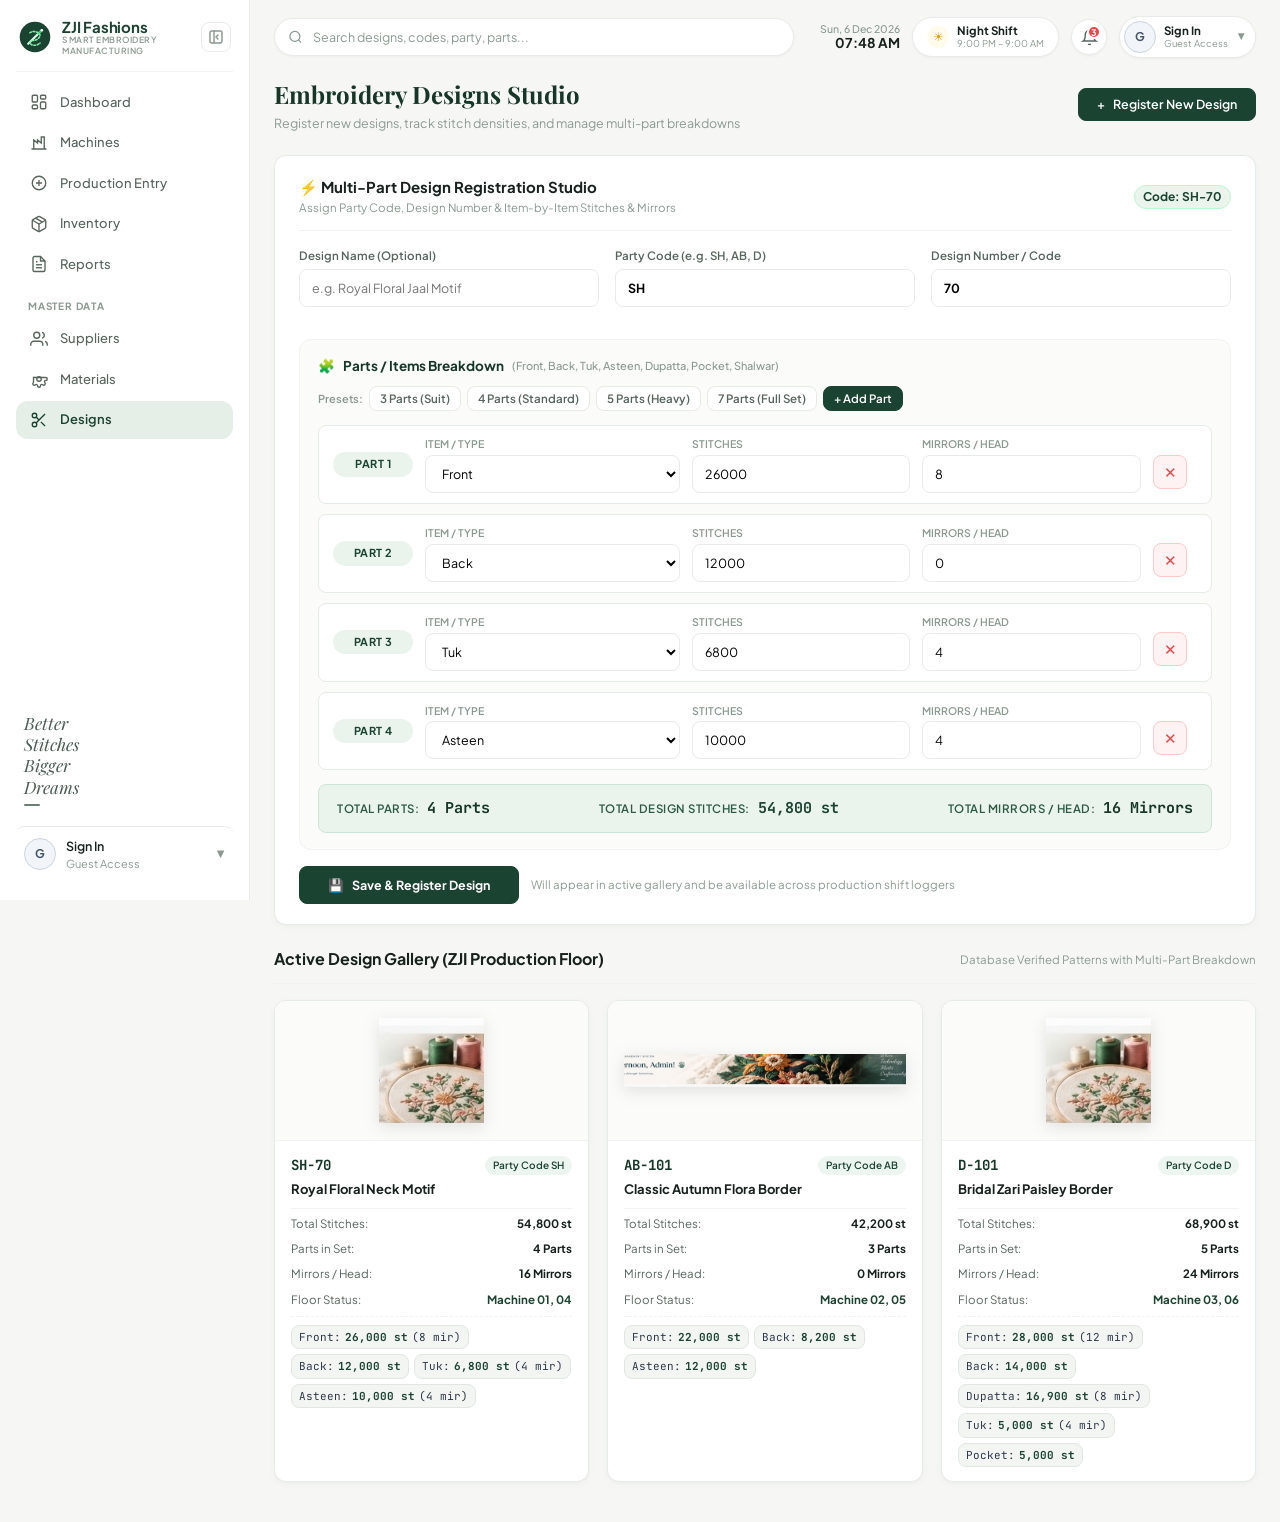
==== Frontend/designs.html @ 1c643539 "Complete UI Design" ====
<!DOCTYPE html>
<html lang="en">
<head>
    <meta charset="UTF-8">
    <meta name="viewport" content="width=device-width, initial-scale=1.0">
    <title>ZJI Fashions - Embroidery Designs Studio | Master Data</title>
    <link rel="stylesheet" href="css/style.css">
</head>
<body>
    <div class="app-container">
        <!-- Mobile / Sidebar Overlay -->
        <div class="sidebar-overlay" id="sidebar-overlay"></div>

        <!-- Left Navigation Sidebar -->
        <aside class="sidebar" id="app-sidebar">
            <div>
                <!-- Brand Header with Direct Collapse Trigger -->
                <div class="brand-header">
                    <div class="brand-left-group">
                        <div class="brand-logo-mark">
                            <svg viewBox="0 0 40 40" fill="none" xmlns="http://www.w3.org/2000/svg">
                                <circle cx="20" cy="20" r="18" fill="#1b4332" />
                                <path d="M12 28L28 12" stroke="#dcfce7" stroke-width="2.5" stroke-linecap="round"/>
                                <path d="M28 12L24 16" stroke="#22c55e" stroke-width="2.5" stroke-linecap="round"/>
                                <circle cx="28" cy="12" r="1.5" fill="#ffffff" />
                                <path d="M14 15C16 13 22 13 25 16C28 19 23 24 18 24C13 24 13 27 16 29C19 31 24 29 26 27" 
                                      stroke="#86efac" stroke-width="1.8" stroke-linecap="round" stroke-dasharray="2 2"/>
                            </svg>
                        </div>
                        <div class="brand-details">
                            <h1>ZJI Fashions</h1>
                            <span class="brand-sub-line">Smart Embroidery</span>
                            <span class="brand-sub-line">Manufacturing</span>
                        </div>
                    </div>
                    <button class="sidebar-collapse-trigger" id="sidebar-collapse-trigger" title="Collapse Sidebar (Hide)">
                        <svg width="18" height="18" viewBox="0 0 24 24" fill="none" stroke="currentColor" stroke-width="2.2" stroke-linecap="round" stroke-linejoin="round">
                            <rect x="3" y="3" width="18" height="18" rx="2.5"></rect>
                            <line x1="9" y1="3" x2="9" y2="21"></line>
                            <polyline points="15 15 12 12 15 9"></polyline>
                        </svg>
                    </button>
                </div>

                <!-- Navigation List -->
                <nav class="nav-section">
                    <ul class="nav-list">
                        <li class="nav-item">
                            <a href="dashboard.html" id="nav-dashboard">
                                <span class="nav-icon">
                                    <svg viewBox="0 0 24 24" fill="none" stroke="currentColor">
                                        <rect x="3" y="3" width="7" height="9" rx="1.5"></rect>
                                        <rect x="14" y="3" width="7" height="5" rx="1.5"></rect>
                                        <rect x="14" y="12" width="7" height="9" rx="1.5"></rect>
                                        <rect x="3" y="16" width="7" height="5" rx="1.5"></rect>
                                    </svg>
                                </span>
                                <span>Dashboard</span>
                            </a>
                        </li>
                        <li class="nav-item">
                            <a href="machines.html" id="nav-machines">
                                <span class="nav-icon">
                                    <svg viewBox="0 0 24 24" fill="none" stroke="currentColor">
                                        <path d="M2 20h20M5 20V8l5 4V8l5 4V4h4v16"></path>
                                    </svg>
                                </span>
                                <span>Machines</span>
                            </a>
                        </li>
                        <li class="nav-item">
                            <a href="production.html" id="nav-production">
                                <span class="nav-icon">
                                    <svg viewBox="0 0 24 24" fill="none" stroke="currentColor">
                                        <circle cx="12" cy="12" r="9"></circle>
                                        <path d="M12 8v8M8 12h8"></path>
                                    </svg>
                                </span>
                                <span>Production Entry</span>
                            </a>
                        </li>
                        <li class="nav-item">
                            <a href="inventory.html" id="nav-inventory">
                                <span class="nav-icon">
                                    <svg viewBox="0 0 24 24" fill="none" stroke="currentColor">
                                        <path d="M16.5 9.4 7.55 4.24M21 16V8a2 2 0 0 0-1-1.73l-7-4a2 2 0 0 0-2 0l-7 4A2 2 0 0 0 3 8v8a2 2 0 0 0 1 1.73l7 4a2 2 0 0 0 2 0l7-4A2 2 0 0 0 21 16z"></path>
                                        <polyline points="3.29 7 12 12.01 20.71 7"></polyline>
                                        <line x1="12" y1="22.08" x2="12" y2="12"></line>
                                    </svg>
                                </span>
                                <span>Inventory</span>
                            </a>
                        </li>
                        <li class="nav-item">
                            <a href="reports.html" id="nav-reports">
                                <span class="nav-icon">
                                    <svg viewBox="0 0 24 24" fill="none" stroke="currentColor">
                                        <path d="M14 2H6a2 2 0 0 0-2 2v16a2 2 0 0 0 2 2h12a2 2 0 0 0 2-2V8z"></path>
                                        <polyline points="14 2 14 8 20 8"></polyline>
                                        <line x1="16" y1="13" x2="8" y2="13"></line>
                                        <line x1="16" y1="17" x2="8" y2="17"></line>
                                        <polyline points="10 9 9 9 8 9"></polyline>
                                    </svg>
                                </span>
                                <span>Reports</span>
                            </a>
                        </li>
                    </ul>

                    <!-- Master Data Section -->
                    <div class="nav-section-title">Master Data</div>
                    <ul class="nav-list">
                        <li class="nav-item">
                            <a href="suppliers.html" id="nav-suppliers">
                                <span class="nav-icon">
                                    <svg viewBox="0 0 24 24" fill="none" stroke="currentColor">
                                        <path d="M17 21v-2a4 4 0 0 0-4-4H5a4 4 0 0 0-4 4v2"></path>
                                        <circle cx="9" cy="7" r="4"></circle>
                                        <path d="M23 21v-2a4 4 0 0 0-3-3.87"></path>
                                        <path d="M16 3.13a4 4 0 0 1 0 7.75"></path>
                                    </svg>
                                </span>
                                <span>Suppliers</span>
                            </a>
                        </li>
                        <li class="nav-item">
                            <a href="materials.html" id="nav-materials">
                                <span class="nav-icon">
                                    <svg viewBox="0 0 24 24" fill="none" stroke="currentColor">
                                        <circle cx="12" cy="12" r="3"></circle>
                                        <path d="M19.4 15a1.65 1.65 0 0 0 .33 1.82l.06.06a2 2 0 0 1 0 2.83 2 2 0 0 1-2.83 0l-.06-.06a1.65 1.65 0 0 0-1.82-.33 1.65 1.65 0 0 0-1 1.51V21a2 2 0 0 1-2 2 2 2 0 0 1-2-2v-.09A1.65 1.65 0 0 0 9 19.4a1.65 1.65 0 0 0-1.82.33l-.06.06a2 2 0 0 1-2.83 0 2 2 0 0 1 0-2.83l.06-.06a1.65 1.65 0 0 0 .33-1.82V9a1.65 1.65 0 0 0 1.51 1H21a2 2 0 0 1 2 2 2 2 0 0 1-2 2h-.09a1.65 1.65 0 0 0-1.51 1z"></path>
                                    </svg>
                                </span>
                                <span>Materials</span>
                            </a>
                        </li>
                        <li class="nav-item active">
                            <a href="designs.html" id="nav-designs">
                                <span class="nav-icon">
                                    <svg viewBox="0 0 24 24" fill="none" stroke="currentColor">
                                        <circle cx="6" cy="6" r="3"></circle>
                                        <circle cx="6" cy="18" r="3"></circle>
                                        <line x1="20" y1="4" x2="8.12" y2="15.88"></line>
                                        <line x1="14.47" y1="14.48" x2="20" y2="20"></line>
                                        <line x1="8.12" y1="8.12" x2="12" y2="12"></line>
                                    </svg>
                                </span>
                                <span>Designs</span>
                            </a>
                        </li>
                    </ul>
                </nav>
            </div>

            <!-- Sidebar Bottom: Quote & User Profile -->
            <div>
                <div class="sidebar-art-container">
                    <div class="sidebar-quote-box">
                        <div class="sidebar-quote-script">Better<br>Stitches<br>Bigger<br>Dreams</div>
                        <div class="sidebar-quote-dash"></div>
                    </div>
                </div>

                <div class="sidebar-user-pill" id="sidebar-user-pill" title="Click for Account Options">
                    <div class="user-initials-circle admin" id="sidebar-user-avatar">A</div>
                    <div class="sidebar-user-info">
                        <div class="sidebar-user-name" id="sidebar-user-name">Admin</div>
                        <div class="sidebar-user-role" id="sidebar-user-role">Administrator</div>
                    </div>
                    <span class="sidebar-user-arrow">▼</span>
                </div>
            </div>
        </aside>

        <!-- Main Content Viewport -->
        <main class="main-viewport" id="main-viewport">
            <header class="top-navbar">
                <div class="navbar-left">
                    <button class="sidebar-toggle-navbar" id="sidebar-toggle-navbar" title="Expand Navigation Sidebar">
                        <svg width="20" height="20" viewBox="0 0 24 24" fill="none" stroke="currentColor" stroke-width="2.2" stroke-linecap="round" stroke-linejoin="round">
                            <rect x="3" y="3" width="18" height="18" rx="2.5"></rect>
                            <line x1="9" y1="3" x2="9" y2="21"></line>
                            <polyline points="13 9 16 12 13 15"></polyline>
                        </svg>
                    </button>
                    <div class="search-wrapper">
                        <svg class="search-icon" viewBox="0 0 24 24" fill="none" stroke="currentColor" stroke-width="2">
                            <circle cx="11" cy="11" r="8"></circle>
                            <line x1="21" y1="21" x2="16.65" y2="16.65"></line>
                        </svg>
                        <input type="text" class="search-input" placeholder="Search designs, codes, party, parts...">
                    </div>
                </div>
                <div class="navbar-right">
                    <!-- Live Date & Time Widget -->
                    <div class="date-time-widget">
                        <div class="date-text" id="live-date-label">Wed, 29 Oct 2025</div>
                        <div class="time-text" id="live-time-label">02:45 PM</div>
                    </div>

                    <!-- Shift Badge -->
                    <div class="shift-pill-badge" id="shift-pill-badge">
                        <div class="shift-icon-sun">☀</div>
                        <div class="shift-pill-details">
                            <div class="shift-name" id="topbar-shift-title">Day Shift</div>
                            <div class="shift-hours" id="topbar-shift-hours">9:00 AM – 9:00 PM</div>
                        </div>
                    </div>

                    <!-- Notifications -->
                    <button class="notification-bell-btn" id="notification-bell-btn" title="Notifications">
                        <svg width="17" height="17" viewBox="0 0 24 24" fill="none" stroke="currentColor" stroke-width="2">
                            <path d="M18 8A6 6 0 0 0 6 8c0 7-3 9-3 9h18s-3-2-3-9"></path>
                            <path d="M13.73 21a2 2 0 0 1-3.46 0"></path>
                        </svg>
                        <span class="notification-count" id="notif-badge">3</span>
                    </button>

                    <!-- Topbar Profile Pill with Initials -->
                    <div class="topbar-user-pill" id="topbar-user-pill" title="Click to Switch User / View Profile">
                        <div class="user-initials-circle admin" id="topbar-user-avatar">A</div>
                        <div class="topbar-user-info">
                            <div class="topbar-user-name" id="topbar-user-name">Admin</div>
                            <div class="topbar-user-role" id="topbar-user-role">Administrator</div>
                        </div>
                        <span class="topbar-user-arrow">▼</span>
                    </div>
                </div>
            </header>

            <!-- Page Title Banner -->
            <div class="page-title-banner">
                <div class="page-title-text">
                    <h1>Embroidery Designs Studio</h1>
                    <p>Register new designs, track stitch densities, and manage multi-part breakdowns</p>
                </div>
                <a href="#fast-design-form" class="btn btn-primary" id="open-add-design-btn">
                    <span>+</span> Register New Design
                </a>
            </div>

            <!-- Design Input Form Section -->
            <div class="content-card" id="design-entry-card">
                <div class="card-header-bar">
                    <div>
                        <h3>⚡ Multi-Part Design Registration Studio</h3>
                        <span style="font-size: 11.5px; color: var(--text-muted);">Assign Party Code, Design Number & Item-by-Item Stitches & Mirrors</span>
                    </div>
                    <div id="live-code-badge" class="master-tag-pill" style="font-size: 12px; font-weight: 700; background: #eaf4ed; color: var(--brand-forest); border: 1px solid #bbf7d0;">
                        Code: <span id="code-preview-text">SH-70</span>
                    </div>
                </div>

                <form id="fast-design-form">
                    <!-- Top Row: Name, Party Code, Design Number -->
                    <div class="form-grid-3col">
                        <div class="form-group">
                            <label class="form-label">Design Name (Optional)</label>
                            <input type="text" id="input-design-name" class="form-control" placeholder="e.g. Royal Floral Jaal Motif">
                        </div>
                        <div class="form-group">
                            <label class="form-label">Party Code (e.g. SH, AB, D)</label>
                            <input type="text" id="input-party-code" class="form-control" placeholder="SH" maxlength="10" value="SH" required style="font-weight: 700; text-transform: uppercase;">
                        </div>
                        <div class="form-group">
                            <label class="form-label">Design Number / Code</label>
                            <input type="text" id="input-design-code" class="form-control" placeholder="70" value="70" required style="font-weight: 700;">
                        </div>
                    </div>

                    <!-- Dynamic Multi-Part Breakdown Section -->
                    <div class="part-breakdown-box">
                        <div class="part-breakdown-header">
                            <div class="part-breakdown-title">
                                <span>🧩</span> Parts / Items Breakdown
                                <span style="font-size: 11px; font-weight: 500; color: var(--text-muted);">(Front, Back, Tuk, Asteen, Dupatta, Pocket, Shalwar)</span>
                            </div>
                            <div class="part-preset-group">
                                <span style="font-size: 11px; color: var(--text-muted); font-weight: 600;">Presets:</span>
                                <button type="button" class="part-preset-btn" onclick="applyPartsPreset(3)">3 Parts (Suit)</button>
                                <button type="button" class="part-preset-btn" onclick="applyPartsPreset(4)">4 Parts (Standard)</button>
                                <button type="button" class="part-preset-btn" onclick="applyPartsPreset(5)">5 Parts (Heavy)</button>
                                <button type="button" class="part-preset-btn" onclick="applyPartsPreset(7)">7 Parts (Full Set)</button>
                                <button type="button" class="part-preset-btn" onclick="addNewPartRow()" style="background: var(--brand-forest); color: #fff; border-color: var(--brand-forest);">+ Add Part</button>
                            </div>
                        </div>

                        <!-- Dynamic Part Rows Container -->
                        <div class="part-rows-container" id="part-rows-container">
                            <!-- Injected via JavaScript -->
                        </div>

                        <!-- Live Auto-Sum Totals Strip -->
                        <div class="design-totals-strip">
                            <div class="design-totals-item">
                                <span>Total Parts:</span>
                                <strong id="totals-parts-count">4 Parts</strong>
                            </div>
                            <div class="design-totals-item">
                                <span>Total Design Stitches:</span>
                                <strong id="totals-design-stitches" style="color: var(--brand-forest);">54,800 st</strong>
                            </div>
                            <div class="design-totals-item">
                                <span>Total Mirrors / Head:</span>
                                <strong id="totals-design-mirrors">16 Mirrors</strong>
                            </div>
                        </div>
                    </div>

                    <div style="display: flex; gap: 12px; align-items: center; margin-top: 16px; flex-wrap: wrap;">
                        <button type="submit" class="btn btn-primary" style="padding: 12px 28px; font-weight: 700;">
                            <span>💾</span> Save & Register Design
                        </button>
                        <span style="font-size: 11.5px; color: var(--text-muted);">Will appear in active gallery and be available across production shift loggers</span>
                    </div>
                </form>
            </div>

            <!-- Registered Designs Gallery Grid (Database Sample Designs) -->
            <div class="card-header-bar" style="margin-top: 10px;">
                <h3 style="font-size: 16px; font-weight: 700;">Active Design Gallery (ZJI Production Floor)</h3>
                <span style="font-size: 11.5px; color: var(--text-muted);">Database Verified Patterns with Multi-Part Breakdown</span>
            </div>

            <div class="designs-gallery-grid" id="designs-grid-container">
                <!-- Loaded dynamically via JavaScript -->
            </div>
        </main>
    </div>

    <script src="js/config.js"></script>
    <script>
        // 7 Standard Embroidery Items
        const STANDARD_ITEMS = [
            "Front",
            "Back",
            "Tuk",
            "Asteen",
            "Dupatta",
            "Pocket",
            "Shalwar"
        ];

        // Default Presets for rapid entry
        const PRESETS = {
            3: [
                { item: "Front", stitches: 24000, mirrors: 0 },
                { item: "Back", stitches: 10000, mirrors: 0 },
                { item: "Asteen", stitches: 12000, mirrors: 0 }
            ],
            4: [
                { item: "Front", stitches: 26000, mirrors: 8 },
                { item: "Back", stitches: 12000, mirrors: 0 },
                { item: "Tuk", stitches: 6800, mirrors: 4 },
                { item: "Asteen", stitches: 10000, mirrors: 4 }
            ],
            5: [
                { item: "Front", stitches: 28000, mirrors: 12 },
                { item: "Back", stitches: 14000, mirrors: 0 },
                { item: "Dupatta", stitches: 16900, mirrors: 8 },
                { item: "Tuk", stitches: 5000, mirrors: 4 },
                { item: "Pocket", stitches: 5000, mirrors: 0 }
            ],
            7: [
                { item: "Front", stitches: 25000, mirrors: 8 },
                { item: "Back", stitches: 12000, mirrors: 0 },
                { item: "Tuk", stitches: 6000, mirrors: 4 },
                { item: "Asteen", stitches: 10000, mirrors: 4 },
                { item: "Dupatta", stitches: 18000, mirrors: 6 },
                { item: "Pocket", stitches: 4000, mirrors: 0 },
                { item: "Shalwar", stitches: 8000, mirrors: 0 }
            ]
        };

        // In-memory working parts list for the form
        let currentFormParts = JSON.parse(JSON.stringify(PRESETS[4]));

        // Preloaded Initial Active Floor Designs
        const INITIAL_DESIGNS = [
            {
                code: "SH-70",
                party: "SH",
                name: "Royal Floral Neck Motif",
                image: "assets/images/promo_hoop.jpg",
                activeOn: "Machine 01, 04",
                parts: [
                    { item: "Front", stitches: 26000, mirrors: 8 },
                    { item: "Back", stitches: 12000, mirrors: 0 },
                    { item: "Tuk", stitches: 6800, mirrors: 4 },
                    { item: "Asteen", stitches: 10000, mirrors: 4 }
                ]
            },
            {
                code: "AB-101",
                party: "AB",
                name: "Classic Autumn Flora Border",
                image: "assets/images/banner_fabric.jpg",
                activeOn: "Machine 02, 05",
                parts: [
                    { item: "Front", stitches: 22000, mirrors: 0 },
                    { item: "Back", stitches: 8200, mirrors: 0 },
                    { item: "Asteen", stitches: 12000, mirrors: 0 }
                ]
            },
            {
                code: "D-101",
                party: "D",
                name: "Bridal Zari Paisley Border",
                image: "assets/images/promo_hoop.jpg",
                activeOn: "Machine 03, 06",
                parts: [
                    { item: "Front", stitches: 28000, mirrors: 12 },
                    { item: "Back", stitches: 14000, mirrors: 0 },
                    { item: "Dupatta", stitches: 16900, mirrors: 8 },
                    { item: "Tuk", stitches: 5000, mirrors: 4 },
                    { item: "Pocket", stitches: 5000, mirrors: 0 }
                ]
            }
        ];

        // Render part rows in the registration form
        function renderFormPartRows() {
            const container = document.getElementById('part-rows-container');
            if (!container) return;

            container.innerHTML = currentFormParts.map((part, index) => `
                <div class="part-input-row" data-index="${index}">
                    <div class="part-num-pill">Part ${index + 1}</div>
                    <div class="form-group">
                        <label>Item / Type</label>
                        <select class="form-control part-item-select" onchange="updatePartField(${index}, 'item', this.value)">
                            ${STANDARD_ITEMS.map(it => `
                                <option value="${it}" ${it === part.item ? 'selected' : ''}>${it}</option>
                            `).join('')}
                        </select>
                    </div>
                    <div class="form-group">
                        <label>Stitches</label>
                        <input type="number" class="form-control part-stitches-input" min="0" step="100"
                               value="${part.stitches}" placeholder="e.g. 25000"
                               oninput="updatePartField(${index}, 'stitches', this.value)" required>
                    </div>
                    <div class="form-group">
                        <label>Mirrors / Head</label>
                        <input type="number" class="form-control part-mirrors-input" min="0" step="1"
                               value="${part.mirrors}" placeholder="e.g. 8"
                               oninput="updatePartField(${index}, 'mirrors', this.value)">
                    </div>
                    <div>
                        <button type="button" class="btn-remove-part" title="Remove this part"
                                onclick="removePartRow(${index})" ${currentFormParts.length <= 1 ? 'disabled style="opacity:0.3; cursor:not-allowed;"' : ''}>
                            ✕
                        </button>
                    </div>
                </div>
            `).join('');

            recalcDesignTotals();
        }

        function updatePartField(index, field, value) {
            if (!currentFormParts[index]) return;
            if (field === 'stitches' || field === 'mirrors') {
                currentFormParts[index][field] = Number(value) || 0;
            } else {
                currentFormParts[index][field] = value;
            }
            recalcDesignTotals();
        }

        function addNewPartRow() {
            // Pick next unused item if available, or default to Tuk/Asteen
            const used = currentFormParts.map(p => p.item);
            const nextItem = STANDARD_ITEMS.find(it => !used.includes(it)) || "Tuk";
            currentFormParts.push({ item: nextItem, stitches: 10000, mirrors: 0 });
            renderFormPartRows();
        }

        function removePartRow(index) {
            if (currentFormParts.length <= 1) return;
            currentFormParts.splice(index, 1);
            renderFormPartRows();
        }

        function applyPartsPreset(count) {
            if (PRESETS[count]) {
                currentFormParts = JSON.parse(JSON.stringify(PRESETS[count]));
                renderFormPartRows();
            }
        }

        function recalcDesignTotals() {
            let totalStitches = 0;
            let totalMirrors = 0;

            currentFormParts.forEach(p => {
                totalStitches += Number(p.stitches) || 0;
                totalMirrors += Number(p.mirrors) || 0;
            });

            const partsCountEl = document.getElementById('totals-parts-count');
            const stitchesEl = document.getElementById('totals-design-stitches');
            const mirrorsEl = document.getElementById('totals-design-mirrors');

            if (partsCountEl) partsCountEl.textContent = `${currentFormParts.length} Parts`;
            if (stitchesEl) stitchesEl.textContent = `${formatNumber(totalStitches)} st`;
            if (mirrorsEl) mirrorsEl.textContent = `${formatNumber(totalMirrors)} Mirrors`;

            // Update live code badge
            updateLiveCodeBadge();
        }

        function updateLiveCodeBadge() {
            const partyInput = document.getElementById('input-party-code');
            const codeInput = document.getElementById('input-design-code');
            const previewText = document.getElementById('code-preview-text');

            const party = (partyInput ? partyInput.value.trim().toUpperCase() : "") || "SH";
            const num = (codeInput ? codeInput.value.trim() : "") || "70";
            if (previewText) previewText.textContent = `${party}-${num}`;
        }

        // Render Design Gallery
        function renderGallery() {
            const grid = document.getElementById('designs-grid-container');
            if (!grid) return;

            // Load any saved custom designs
            const stored = localStorage.getItem('smart_embroidery_designs');
            const customDesigns = stored ? JSON.parse(stored) : [];
            const allDesigns = [...customDesigns, ...INITIAL_DESIGNS];

            grid.innerHTML = allDesigns.map(design => {
                const totalStitches = design.parts.reduce((sum, p) => sum + (Number(p.stitches) || 0), 0);
                const totalMirrors = design.parts.reduce((sum, p) => sum + (Number(p.mirrors) || 0), 0);
                const party = design.party || (design.code.split('-')[0] || 'ZJI');

                return `
                    <div class="design-item-card">
                        <div class="design-preview-frame">
                            <img src="${design.image || 'assets/images/promo_hoop.jpg'}" alt="${design.code} Pattern" style="filter: drop-shadow(0 4px 8px rgba(0,0,0,0.1));">
                        </div>
                        <div class="design-details-box">
                            <div style="display: flex; justify-content: space-between; align-items: center; margin-bottom: 4px;">
                                <span class="design-code-title">${design.code}</span>
                                <span class="master-tag-pill">Party Code ${party}</span>
                            </div>
                            <h4 style="font-size: 13px; font-weight: 700; color: var(--text-primary); margin-bottom: 8px;">
                                ${design.name || 'Embroidered Pattern'}
                            </h4>
                            <ul class="master-info-list" style="margin-top: 6px; padding-top: 6px;">
                                <li><span>Total Stitches:</span> <strong>${formatNumber(totalStitches)} st</strong></li>
                                <li><span>Parts in Set:</span> <strong>${design.parts.length} Parts</strong></li>
                                <li><span>Mirrors / Head:</span> <strong>${totalMirrors > 0 ? `${formatNumber(totalMirrors)} Mirrors` : '0 Mirrors'}</strong></li>
                                <li><span>Floor Status:</span> <strong style="color: var(--brand-forest);">${design.activeOn || 'Floor Ready'}</strong></li>
                            </ul>
                            <!-- Multi-Part Breakdown Tags -->
                            <div class="part-breakdown-tags">
                                ${design.parts.map(p => `
                                    <span class="part-tag-badge">
                                        ${p.item}: <strong>${formatNumber(p.stitches)} st</strong>${Number(p.mirrors) > 0 ? ` (${p.mirrors} mir)` : ''}
                                    </span>
                                `).join('')}
                            </div>
                        </div>
                    </div>
                `;
            }).join('');
        }

        // Initialize Form Event Listeners
        document.addEventListener('DOMContentLoaded', () => {
            renderFormPartRows();
            renderGallery();

            const partyInput = document.getElementById('input-party-code');
            const codeInput = document.getElementById('input-design-code');
            if (partyInput) partyInput.addEventListener('input', updateLiveCodeBadge);
            if (codeInput) codeInput.addEventListener('input', updateLiveCodeBadge);

            const form = document.getElementById('fast-design-form');
            if (form) {
                form.onsubmit = (e) => {
                    e.preventDefault();
                    const name = document.getElementById('input-design-name').value.trim() || 'Custom Multi-Part Design';
                    const party = document.getElementById('input-party-code').value.trim().toUpperCase() || 'SH';
                    const num = document.getElementById('input-design-code').value.trim() || '101';
                    const code = `${party}-${num}`;

                    if (currentFormParts.length === 0) {
                        alert('Please add at least one part for the design.');
                        return;
                    }

                    const newDesign = {
                        code: code,
                        party: party,
                        name: name,
                        image: "assets/images/promo_hoop.jpg",
                        activeOn: "Floor Ready (Assigned to Fleet)",
                        parts: JSON.parse(JSON.stringify(currentFormParts))
                    };

                    // Save to localStorage
                    const stored = localStorage.getItem('smart_embroidery_designs');
                    const customDesigns = stored ? JSON.parse(stored) : [];
                    // Prepend new design
                    customDesigns.unshift(newDesign);
                    localStorage.setItem('smart_embroidery_designs', JSON.stringify(customDesigns));

                    // Also save simple code list for production autocomplete
                    const storedCodes = localStorage.getItem('smart_embroidery_design_codes');
                    const codeList = storedCodes ? JSON.parse(storedCodes) : [];
                    if (!codeList.includes(code)) {
                        codeList.push(code);
                        localStorage.setItem('smart_embroidery_design_codes', JSON.stringify(codeList));
                    }

                    renderGallery();
                    showNotification(`Design ${code} registered with ${currentFormParts.length} parts successfully!`, 'success');

                    // Reset form fields with new suggestion
                    document.getElementById('input-design-name').value = '';
                    document.getElementById('input-design-code').value = String(Number(num) + 1 || 102);
                    applyPartsPreset(4);
                };
            }
        });
    </script>
</body>
</html>
---- Frontend/css/style.css ----
/* =========================================================
   ZJI FASHIONS - SMART EMBROIDERY MANAGEMENT SYSTEM
   Master Unified Stylesheet - Luxury Industrial Theme
   Applied Across All Pages (Dashboard, Machines, Production, 
   Inventory, Reports, Suppliers, Materials, Designs)
   ========================================================= */

@import url('https://fonts.googleapis.com/css2?family=Plus+Jakarta+Sans:wght@300;400;500;600;700;800&family=Playfair+Display:ital,wght@0,600;0,700;1,400;1,600&family=JetBrains+Mono:wght@400;500;600&display=swap');

:root {
    /* Palette matching reference design */
    --bg-page: #f6f7f4;
    --bg-card: #ffffff;
    --bg-sidebar: #ffffff;
    --bg-subtle: #fafbf9;
    --bg-hover: #f1f4f1;

    --border-color: #e7ece8;
    --border-subtle: #f0f3f0;
    --border-card: #e5ebe6;

    /* Forest Green Brand Colors */
    --brand-dark: #163627;
    --brand-forest: #1b4332;
    --brand-primary: #1f513d;
    --brand-sage: #2d6a4f;
    --brand-pill-bg: #e5efe7;
    --brand-pill-text: #1b4332;
    --brand-light: #edf5f0;

    /* Status & Accent Colors */
    --status-running: #16a34a;
    --status-running-bg: #dcfce7;
    --status-running-text: #15803d;

    --status-idle: #94a3b8;
    --status-idle-bg: #f1f5f9;
    --status-idle-text: #475569;

    --status-setup: #3b82f6;
    --status-setup-bg: #dbeafe;
    --status-setup-text: #1d4ed8;

    --status-behind: #f97316;
    --status-behind-bg: #ffedd5;
    --status-behind-text: #c2410c;

    --status-alert: #ef4444;
    --status-alert-bg: #fee2e2;
    --status-alert-text: #b91c1c;

    /* Typography Colors */
    --text-primary: #17211d;
    --text-secondary: #57655d;
    --text-muted: #8b9a91;
    --text-light: #abb8af;

    /* Shadows */
    --shadow-subtle: 0 1px 3px rgba(0, 0, 0, 0.04);
    --shadow-card: 0 2px 8px rgba(0, 0, 0, 0.03), 0 1px 2px rgba(0, 0, 0, 0.02);
    --shadow-hover: 0 8px 24px rgba(27, 67, 50, 0.08);
    --shadow-modal: 0 24px 48px -12px rgba(15, 23, 42, 0.28);

    /* Dimensions */
    --sidebar-width: 250px;
    --header-height: 64px;
    --radius-sm: 8px;
    --radius-md: 12px;
    --radius-lg: 16px;
    --radius-xl: 20px;
    --radius-pill: 9999px;

    --transition: all 0.25s cubic-bezier(0.16, 1, 0.3, 1);
}

/* Base Reset */
*, *::before, *::after {
    margin: 0;
    padding: 0;
    box-sizing: border-box;
}

body {
    font-family: 'Plus Jakarta Sans', -apple-system, BlinkMacSystemFont, sans-serif;
    background-color: var(--bg-page);
    color: var(--text-primary);
    min-height: 100vh;
    font-size: 13px;
    line-height: 1.5;
    -webkit-font-smoothing: antialiased;
}

a {
    color: inherit;
    text-decoration: none;
}

button {
    font-family: inherit;
    border: none;
    background: none;
    cursor: pointer;
    transition: var(--transition);
}

input, select, textarea {
    font-family: inherit;
}

/* Layout */
.app-container {
    display: flex;
    min-height: 100vh;
    position: relative;
    width: 100%;
}

/* =========================================================
   Sidebar Styling
   ========================================================= */
.sidebar {
    width: var(--sidebar-width);
    background: var(--bg-sidebar);
    border-right: 1px solid var(--border-color);
    position: fixed;
    top: 0;
    bottom: 0;
    left: 0;
    z-index: 100;
    display: flex;
    flex-direction: column;
    justify-content: space-between;
    padding: 18px 16px;
    transition: var(--transition);
    overflow-y: auto;
    overflow-x: hidden;
}

.sidebar.collapsed {
    transform: translateX(-100%);
}

.sidebar-overlay {
    display: none;
    position: fixed;
    top: 0;
    left: 0;
    width: 100vw;
    height: 100vh;
    background: rgba(15, 23, 42, 0.3);
    backdrop-filter: blur(2px);
    z-index: 95;
}

.sidebar-overlay.active {
    display: block;
}

/* Brand Header - Clean 2-Line Subtitle with zero overlap */
.brand-header {
    display: flex;
    align-items: center;
    justify-content: space-between;
    padding: 0 2px 14px 2px;
    border-bottom: 1px solid var(--border-subtle);
    margin-bottom: 12px;
    gap: 8px;
}

.brand-left-group {
    display: flex;
    align-items: center;
    gap: 10px;
    min-width: 0;
    flex: 1;
}

.brand-logo-mark {
    width: 34px;
    height: 34px;
    flex-shrink: 0;
    display: flex;
    align-items: center;
    justify-content: center;
}

.brand-logo-mark svg {
    width: 100%;
    height: 100%;
}

.brand-details {
    min-width: 0;
}

.brand-details h1 {
    font-family: 'Plus Jakarta Sans', sans-serif;
    font-size: 15px;
    font-weight: 700;
    color: var(--brand-forest);
    line-height: 1.15;
    letter-spacing: -0.2px;
    white-space: nowrap;
}

.brand-sub-line {
    font-size: 8.5px;
    letter-spacing: 0.5px;
    text-transform: uppercase;
    color: var(--text-muted);
    font-weight: 600;
    display: block;
    line-height: 1.25;
    white-space: nowrap;
}

/* Sidebar Collapse Trigger next to Brand */
.sidebar-collapse-trigger {
    width: 30px;
    height: 30px;
    border-radius: var(--radius-sm);
    display: flex;
    align-items: center;
    justify-content: center;
    color: var(--text-muted);
    border: 1px solid var(--border-color);
    background: #ffffff;
    flex-shrink: 0;
    transition: var(--transition);
    cursor: pointer;
}

.sidebar-collapse-trigger:hover {
    background: #eaf4ed;
    color: var(--brand-forest);
    border-color: #86efac;
    transform: scale(1.05);
}

.sidebar-collapse-trigger svg {
    width: 16px;
    height: 16px;
    display: block;
}

/* Navigation Menu */
.nav-section {
    margin-top: 6px;
}

.nav-section-title {
    font-size: 10px;
    font-weight: 700;
    text-transform: uppercase;
    letter-spacing: 0.8px;
    color: var(--text-muted);
    padding: 16px 12px 6px 12px;
}

.nav-list {
    list-style: none;
    display: flex;
    flex-direction: column;
    gap: 3px;
}

.nav-item a {
    display: flex;
    align-items: center;
    gap: 12px;
    padding: 9px 14px;
    border-radius: var(--radius-md);
    color: var(--text-secondary);
    font-size: 13px;
    font-weight: 500;
    transition: var(--transition);
}

.nav-item a:hover {
    background: var(--bg-hover);
    color: var(--brand-forest);
}

.nav-item.active a {
    background: var(--brand-pill-bg);
    color: var(--brand-forest);
    font-weight: 600;
}

.nav-icon {
    width: 18px;
    height: 18px;
    display: flex;
    align-items: center;
    justify-content: center;
    color: inherit;
    flex-shrink: 0;
}

.nav-icon svg {
    width: 18px;
    height: 18px;
    stroke-width: 1.8;
}

/* Sidebar Quote */
.sidebar-art-container {
    padding: 16px 8px 10px 8px;
    position: relative;
    margin-top: auto;
}

.sidebar-quote-box {
    position: relative;
    z-index: 2;
}

.sidebar-quote-script {
    font-family: 'Playfair Display', serif;
    font-style: italic;
    font-size: 17px;
    line-height: 1.25;
    color: #4a5c53;
    font-weight: 400;
}

.sidebar-quote-dash {
    width: 16px;
    height: 2px;
    background: #6b8075;
    margin-top: 6px;
    border-radius: 2px;
}

.sidebar-leaf-watermark {
    position: absolute;
    right: 0;
    bottom: -5px;
    width: 75px;
    opacity: 0.16;
    pointer-events: none;
}

/* User Initials Badge (Clean Corporate Look) */
.user-initials-circle {
    width: 32px;
    height: 32px;
    border-radius: var(--radius-pill);
    display: flex;
    align-items: center;
    justify-content: center;
    font-size: 12px;
    font-weight: 700;
    flex-shrink: 0;
    transition: var(--transition);
}

.user-initials-circle.admin {
    background: #1b4332;
    color: #dcfce7;
    border: 1px solid #163627;
}

.user-initials-circle.operator {
    background: #2d6a4f;
    color: #ffffff;
    border: 1px solid #1b4332;
}

.user-initials-circle.guest {
    background: #f1f5f9;
    color: #475569;
    border: 1px solid #cbd5e1;
}

/* Sidebar User Pill */
.sidebar-user-pill {
    display: flex;
    align-items: center;
    gap: 10px;
    padding: 10px 8px;
    border-top: 1px solid var(--border-color);
    margin-top: 10px;
    cursor: pointer;
    border-radius: var(--radius-sm);
    transition: var(--transition);
}

.sidebar-user-pill:hover {
    background: var(--bg-hover);
}

.sidebar-user-info {
    flex: 1;
    min-width: 0;
}

.sidebar-user-name {
    font-size: 12.5px;
    font-weight: 600;
    color: var(--text-primary);
    white-space: nowrap;
    overflow: hidden;
    text-overflow: ellipsis;
}

.sidebar-user-role {
    font-size: 11px;
    color: var(--text-muted);
}

.sidebar-user-arrow {
    color: var(--text-muted);
    font-size: 10px;
}

/* =========================================================
   Main Viewport
   ========================================================= */
.main-viewport {
    flex: 1;
    margin-left: var(--sidebar-width);
    padding: 16px 24px 40px 24px;
    transition: var(--transition);
    min-width: 0;
    max-width: calc(100vw - var(--sidebar-width));
}

.main-viewport.expanded {
    margin-left: 0;
    max-width: 100vw;
}

/* =========================================================
   Top Header / Navbar
   ========================================================= */
.top-navbar {
    display: flex;
    align-items: center;
    justify-content: space-between;
    gap: 16px;
    margin-bottom: 18px;
}

.navbar-left {
    display: flex;
    align-items: center;
    gap: 12px;
    flex: 1;
    max-width: 520px;
}

/* Navbar Toggle Button (Positioned next to search; shown ONLY when sidebar is collapsed on desktop) */
.sidebar-toggle-navbar {
    width: 38px;
    height: 38px;
    border-radius: var(--radius-sm);
    border: 1px solid var(--border-color);
    background: #ffffff;
    display: none; /* Hidden by default on desktop while sidebar is open */
    align-items: center;
    justify-content: center;
    color: var(--brand-forest);
    cursor: pointer;
    flex-shrink: 0;
    box-shadow: var(--shadow-subtle);
    transition: var(--transition);
}

.sidebar-toggle-navbar:hover {
    background: #eaf4ed;
    color: #1b4332;
    border-color: #86efac;
    transform: scale(1.04);
    box-shadow: 0 4px 12px rgba(27, 67, 50, 0.12);
}

.sidebar-toggle-navbar svg {
    width: 20px;
    height: 20px;
    display: block;
}

/* Desktop (> 1024px): Only show the navbar toggle button when sidebar is collapsed */
@media (min-width: 1025px) {
    .sidebar:not(.collapsed) ~ .main-viewport .sidebar-toggle-navbar {
        display: none !important;
    }

    .sidebar.collapsed ~ .main-viewport .sidebar-toggle-navbar,
    body.sidebar-collapsed .sidebar-toggle-navbar {
        display: inline-flex !important;
        animation: fadeInNavbarToggle 0.22s cubic-bezier(0.16, 1, 0.3, 1);
    }
}

/* Mobile / Tablet (<= 1024px): Always show the navbar toggle button */
@media (max-width: 1024px) {
    .sidebar-toggle-navbar {
        display: inline-flex !important;
    }
}

@keyframes fadeInNavbarToggle {
    from {
        opacity: 0;
        transform: scale(0.92);
    }
    to {
        opacity: 1;
        transform: scale(1);
    }
}

/* Search Bar */
.search-wrapper {
    position: relative;
    width: 100%;
}

.search-icon {
    position: absolute;
    left: 14px;
    top: 50%;
    transform: translateY(-50%);
    color: var(--text-muted);
    width: 15px;
    height: 15px;
    pointer-events: none;
}

.search-input {
    width: 100%;
    height: 38px;
    padding: 8px 14px 8px 38px;
    background: #ffffff;
    border: 1px solid var(--border-color);
    border-radius: var(--radius-pill);
    font-size: 12.5px;
    color: var(--text-primary);
    outline: none;
    box-shadow: var(--shadow-subtle);
    transition: var(--transition);
}

.search-input::placeholder {
    color: var(--text-muted);
}

.search-input:focus {
    border-color: var(--brand-sage);
    box-shadow: 0 0 0 3px rgba(45, 106, 79, 0.1);
}

/* Navbar Right Controls */
.navbar-right {
    display: flex;
    align-items: center;
    gap: 12px;
}

/* Live Date & Time */
.date-time-widget {
    text-align: right;
    line-height: 1.25;
}

.date-text {
    font-size: 10.5px;
    color: var(--text-muted);
    font-weight: 500;
}

.time-text {
    font-size: 13.5px;
    font-weight: 700;
    color: var(--text-primary);
}

/* Shift Badge Pill */
.shift-pill-badge {
    display: flex;
    align-items: center;
    gap: 8px;
    padding: 6px 14px;
    background: #ffffff;
    border: 1px solid var(--border-color);
    border-radius: var(--radius-pill);
    box-shadow: var(--shadow-subtle);
}

.shift-icon-sun {
    width: 22px;
    height: 22px;
    background: #fffbeb;
    border-radius: var(--radius-pill);
    display: flex;
    align-items: center;
    justify-content: center;
    font-size: 12px;
    color: #f59e0b;
}

.shift-pill-details {
    line-height: 1.2;
}

.shift-name {
    font-size: 11.5px;
    font-weight: 700;
    color: var(--text-primary);
}

.shift-hours {
    font-size: 9.5px;
    color: var(--text-muted);
}

/* Notification Bell */
.notification-bell-btn {
    position: relative;
    width: 36px;
    height: 36px;
    border-radius: var(--radius-pill);
    background: #ffffff;
    border: 1px solid var(--border-color);
    display: flex;
    align-items: center;
    justify-content: center;
    color: var(--text-secondary);
    box-shadow: var(--shadow-subtle);
}

.notification-bell-btn:hover {
    background: var(--bg-hover);
    color: var(--brand-forest);
}

.notification-count {
    position: absolute;
    top: 5px;
    right: 5px;
    background: var(--status-alert);
    color: #ffffff;
    font-size: 9px;
    font-weight: 700;
    width: 14px;
    height: 14px;
    border-radius: var(--radius-pill);
    display: flex;
    align-items: center;
    justify-content: center;
    border: 2px solid #ffffff;
}

/* Topbar Profile Pill */
.topbar-user-pill {
    display: flex;
    align-items: center;
    gap: 8px;
    padding: 4px 10px 4px 4px;
    background: #ffffff;
    border: 1px solid var(--border-color);
    border-radius: var(--radius-pill);
    cursor: pointer;
    box-shadow: var(--shadow-subtle);
    transition: var(--transition);
}

.topbar-user-pill:hover {
    border-color: var(--brand-sage);
}

.topbar-user-info {
    line-height: 1.2;
    text-align: left;
}

.topbar-user-name {
    font-size: 11.5px;
    font-weight: 700;
    color: var(--text-primary);
}

.topbar-user-role {
    font-size: 9.5px;
    color: var(--text-muted);
}

.topbar-user-arrow {
    font-size: 9px;
    color: var(--text-muted);
    margin-left: 2px;
}

/* =========================================================
   Hero Banner (Expanded banner_fabric.jpg with smooth feathering)
   ========================================================= */
.hero-banner-card {
    position: relative;
    background: #f8f8f6;
    border: 1px solid var(--border-card);
    border-radius: var(--radius-md);
    overflow: hidden;
    margin-bottom: 20px;
    box-shadow: var(--shadow-card);
    display: flex;
    min-height: 124px;
    align-items: center;
    justify-content: space-between;
}

.hero-banner-content {
    flex: 1;
    padding: 24px 30px;
    z-index: 2;
    position: relative;
    max-width: 460px;
    background: linear-gradient(90deg, #f8f8f6 60%, rgba(248, 248, 246, 0.95) 75%, rgba(248, 248, 246, 0) 100%);
}

.hero-banner-tag {
    font-size: 10px;
    font-weight: 700;
    text-transform: uppercase;
    letter-spacing: 1.2px;
    color: var(--text-muted);
    margin-bottom: 5px;
}

.hero-banner-title {
    font-family: 'Playfair Display', serif;
    font-size: 24px;
    font-weight: 700;
    color: var(--brand-dark);
    line-height: 1.2;
    margin-bottom: 4px;
}

.hero-banner-sub {
    font-size: 12.5px;
    color: var(--text-secondary);
}

/* Authentic Fabric Artwork (banner_fabric.jpg) Expanded across 65% of the card */
.hero-banner-fabric-img {
    position: absolute;
    right: 0;
    top: 0;
    bottom: 0;
    width: 65%;
    max-width: 740px;
    background-image: url('../assets/images/banner_fabric.jpg');
    background-size: cover;
    background-position: right center;
    background-repeat: no-repeat;
    z-index: 1;
    mask-image: linear-gradient(to right, transparent 0%, rgba(0, 0, 0, 0.4) 15%, black 35%);
    -webkit-mask-image: linear-gradient(to right, transparent 0%, rgba(0, 0, 0, 0.4) 15%, black 35%);
}

/* =========================================================
   Top 4 Metric KPI Cards
   ========================================================= */
.metrics-row {
    display: grid;
    grid-template-columns: repeat(4, 1fr);
    gap: 16px;
    margin-bottom: 22px;
}

.metric-card {
    background: #ffffff;
    border: 1px solid var(--border-card);
    border-radius: var(--radius-md);
    padding: 16px 18px;
    position: relative;
    box-shadow: var(--shadow-card);
    overflow: hidden;
    transition: var(--transition);
    cursor: pointer;
    display: flex;
    flex-direction: column;
    justify-content: space-between;
    min-height: 105px;
}

.metric-card:hover {
    transform: translateY(-2px);
    box-shadow: var(--shadow-hover);
    border-color: #d1ded6;
}

.metric-card-top {
    display: flex;
    align-items: flex-start;
    gap: 14px;
}

.metric-icon-box {
    width: 42px;
    height: 42px;
    border-radius: var(--radius-sm);
    display: flex;
    align-items: center;
    justify-content: center;
    flex-shrink: 0;
}

.metric-icon-box svg {
    width: 20px;
    height: 20px;
}

.metric-card.machines .metric-icon-box {
    background: #e8f7ee;
    color: #15803d;
}

.metric-card.production .metric-icon-box {
    background: #fef3e7;
    color: #b45309;
}

.metric-card.shift .metric-icon-box {
    background: #ede9fe;
    color: #6366f1;
}

.metric-card.alerts .metric-icon-box {
    background: #fee2e2;
    color: #e11d48;
}

.metric-text-box {
    flex: 1;
}

.metric-title {
    font-size: 11.5px;
    color: var(--text-muted);
    font-weight: 500;
    margin-bottom: 4px;
}

.metric-value {
    font-size: 22px;
    font-weight: 700;
    color: var(--text-primary);
    line-height: 1.1;
}

.metric-bottom-row {
    display: flex;
    align-items: center;
    justify-content: space-between;
    margin-top: 10px;
}

.metric-meta {
    font-size: 11px;
    color: var(--text-muted);
    display: flex;
    align-items: center;
    gap: 5px;
}

.metric-meta .dot-online {
    display: inline-block;
    width: 6px;
    height: 6px;
    border-radius: 50%;
    background: var(--status-running);
}

.metric-meta.trend-up {
    color: #15803d;
    font-weight: 600;
}

.metric-arrow-btn {
    width: 22px;
    height: 22px;
    border-radius: var(--radius-pill);
    border: 1px solid var(--border-color);
    background: #ffffff;
    display: flex;
    align-items: center;
    justify-content: center;
    color: var(--text-muted);
    font-size: 11px;
    transition: var(--transition);
}

.metric-card:hover .metric-arrow-btn {
    background: var(--brand-forest);
    color: #ffffff;
    border-color: var(--brand-forest);
}

/* =========================================================
   2-Column Dashboard Grid Layout
   ========================================================= */
.dashboard-grid-layout {
    display: grid;
    grid-template-columns: 2.15fr 1fr;
    gap: 20px;
    align-items: start;
}

.dashboard-left-col,
.dashboard-right-col {
    display: flex;
    flex-direction: column;
    gap: 20px;
}

.section-header-bar {
    display: flex;
    align-items: center;
    justify-content: space-between;
    margin-bottom: 12px;
}

.section-title-box h2 {
    font-size: 15px;
    font-weight: 700;
    color: var(--text-primary);
}

.section-title-box p {
    font-size: 11.5px;
    color: var(--text-muted);
    margin-top: 1px;
}

.section-link-btn {
    font-size: 11.5px;
    font-weight: 600;
    color: var(--brand-forest);
    display: inline-flex;
    align-items: center;
    gap: 4px;
    transition: var(--transition);
}

.section-link-btn:hover {
    color: var(--brand-sage);
    transform: translateX(2px);
}

/* =========================================================
   Machines Grid (6 Cards)
   ========================================================= */
.machines-grid-2col {
    display: grid;
    grid-template-columns: repeat(3, 1fr);
    gap: 14px;
}

.machine-card-unit {
    background: #ffffff;
    border: 1px solid var(--border-card);
    border-radius: var(--radius-md);
    position: relative;
    overflow: hidden;
    box-shadow: var(--shadow-card);
    transition: var(--transition);
    cursor: pointer;
    display: flex;
    padding: 12px 14px 12px 16px;
    gap: 12px;
}

.machine-card-unit:hover {
    transform: translateY(-2px);
    box-shadow: var(--shadow-hover);
    border-color: #cbdcd1;
}

.machine-card-unit::before {
    content: '';
    position: absolute;
    left: 0;
    top: 0;
    bottom: 0;
    width: 4px;
}

.machine-card-unit.running::before {
    background-color: #1b4332;
}

.machine-card-unit.idle::before {
    background-color: #94a3b8;
}

.machine-card-unit.setup::before {
    background-color: #3b82f6;
}

.machine-photo-box {
    width: 82px;
    height: 72px;
    flex-shrink: 0;
    display: flex;
    align-items: center;
    justify-content: center;
}

.machine-photo-box img {
    max-width: 100%;
    max-height: 100%;
    object-fit: contain;
    filter: drop-shadow(0 4px 6px rgba(0, 0, 0, 0.08));
    transition: transform 0.3s ease;
}

.machine-card-unit:hover .machine-photo-box img {
    transform: scale(1.05);
}

.machine-details-box {
    flex: 1;
    min-width: 0;
    display: flex;
    flex-direction: column;
    justify-content: space-between;
}

.machine-head-row {
    display: flex;
    align-items: center;
    justify-content: space-between;
    margin-bottom: 2px;
}

.machine-title-text {
    font-size: 13px;
    font-weight: 700;
    color: var(--text-primary);
}

.machine-status-tag {
    font-size: 10px;
    font-weight: 600;
    padding: 2px 7px;
    border-radius: var(--radius-pill);
    display: inline-flex;
    align-items: center;
    gap: 4px;
}

.machine-status-tag.running {
    background: var(--status-running-bg);
    color: var(--status-running-text);
}

.machine-status-tag.idle {
    background: var(--status-idle-bg);
    color: var(--status-idle-text);
}

.machine-status-tag.setup {
    background: var(--status-setup-bg);
    color: var(--status-setup-text);
}

.machine-status-tag::before {
    content: '●';
    font-size: 7px;
}

.machine-heads-label {
    font-size: 11px;
    color: var(--text-muted);
    margin-bottom: 6px;
}

.machine-job-info {
    font-size: 11px;
    color: var(--text-muted);
    margin-bottom: 8px;
    white-space: nowrap;
    overflow: hidden;
    text-overflow: ellipsis;
}

.machine-job-info strong {
    color: var(--text-primary);
    font-weight: 600;
}

.machine-job-divider {
    color: var(--border-color);
    margin: 0 4px;
}

.machine-progress-row {
    display: flex;
    align-items: center;
    gap: 8px;
}

.progress-track {
    flex: 1;
    height: 4px;
    background: #eef2ef;
    border-radius: var(--radius-pill);
    overflow: hidden;
}

.progress-fill {
    height: 100%;
    border-radius: var(--radius-pill);
    transition: width 0.8s ease;
}

.progress-fill.running {
    background: #16a34a;
}

.progress-fill.setup {
    background: #3b82f6;
}

.progress-fill.idle {
    background: #cbd5e1;
}

.machine-progress-pct {
    font-size: 11px;
    font-weight: 600;
    color: var(--text-secondary);
    min-width: 28px;
    text-align: right;
}

.machine-inspect-arrow {
    width: 20px;
    height: 20px;
    border-radius: var(--radius-pill);
    border: 1px solid var(--border-color);
    background: #ffffff;
    display: flex;
    align-items: center;
    justify-content: center;
    color: var(--text-muted);
    font-size: 10px;
    flex-shrink: 0;
    transition: var(--transition);
}

.machine-card-unit:hover .machine-inspect-arrow {
    background: var(--brand-forest);
    color: #ffffff;
    border-color: var(--brand-forest);
}

/* =========================================================
   Expanded Fleet Card UI for machines.html
   ========================================================= */
.fleet-card-expanded {
    background: #ffffff;
    border: 1px solid var(--border-card);
    border-radius: var(--radius-md);
    padding: 20px;
    box-shadow: var(--shadow-card);
    display: flex;
    flex-direction: column;
    justify-content: space-between;
    position: relative;
    overflow: hidden;
    transition: var(--transition);
}

.fleet-card-expanded:hover {
    transform: translateY(-3px);
    box-shadow: var(--shadow-hover);
    border-color: #cbdcd1;
}

.fleet-card-expanded::before {
    content: '';
    position: absolute;
    left: 0;
    top: 0;
    bottom: 0;
    width: 5px;
}

.fleet-card-expanded.running::before { background: #1b4332; }
.fleet-card-expanded.setup::before { background: #3b82f6; }
.fleet-card-expanded.idle::before { background: #94a3b8; }

.fleet-top-row {
    display: flex;
    justify-content: space-between;
    align-items: center;
    margin-bottom: 12px;
}

.fleet-photo-box {
    height: 120px;
    display: flex;
    align-items: center;
    justify-content: center;
    background: #fafbf9;
    border-radius: var(--radius-sm);
    margin-bottom: 14px;
    border: 1px solid var(--border-subtle);
    padding: 8px;
}

.fleet-photo-box img {
    max-width: 95%;
    max-height: 95%;
    object-fit: contain;
    filter: drop-shadow(0 4px 6px rgba(0, 0, 0, 0.08));
}

.fleet-metrics-2col {
    display: grid;
    grid-template-columns: 1fr 1fr;
    gap: 8px;
    margin: 12px 0;
}

.fleet-metric-pill {
    background: #fafbf9;
    padding: 6px 10px;
    border-radius: var(--radius-sm);
    border: 1px solid var(--border-subtle);
    font-size: 11px;
}

.fleet-metric-pill span {
    color: var(--text-muted);
    font-size: 10px;
    display: block;
}

.fleet-metric-pill strong {
    color: var(--text-primary);
    font-size: 12px;
}

/* =========================================================
   Recent Production Table
   ========================================================= */
.recent-production-card {
    background: #ffffff;
    border: 1px solid var(--border-card);
    border-radius: var(--radius-md);
    padding: 16px 20px;
    box-shadow: var(--shadow-card);
}

.card-title-row {
    display: flex;
    align-items: center;
    justify-content: space-between;
    margin-bottom: 14px;
}

.card-title-with-icon {
    display: flex;
    align-items: center;
    gap: 10px;
}

.title-icon-circle {
    width: 28px;
    height: 28px;
    border-radius: var(--radius-pill);
    background: var(--brand-light);
    color: var(--brand-forest);
    display: flex;
    align-items: center;
    justify-content: center;
    font-size: 13px;
}

.card-title-with-icon h3 {
    font-size: 14px;
    font-weight: 700;
    color: var(--text-primary);
}

.card-title-with-icon p {
    font-size: 11px;
    color: var(--text-muted);
}

.custom-table {
    width: 100%;
    border-collapse: collapse;
    font-size: 12px;
}

.custom-table th {
    text-align: left;
    padding: 10px 12px;
    font-size: 11px;
    font-weight: 600;
    color: var(--text-muted);
    border-bottom: 1px solid var(--border-color);
    background: #fafbfa;
}

.custom-table td {
    padding: 11px 12px;
    border-bottom: 1px solid var(--border-subtle);
    color: var(--text-secondary);
    vertical-align: middle;
}

.custom-table tr:last-child td {
    border-bottom: none;
}

.custom-table tr:hover td {
    background: #fafbf9;
}

.custom-table .machine-name {
    font-weight: 600;
    color: var(--text-primary);
}

.custom-table .design-code {
    font-family: 'JetBrains Mono', monospace;
    font-size: 11.5px;
    color: var(--text-primary);
}

.status-badge {
    display: inline-flex;
    align-items: center;
    gap: 4px;
    font-size: 10.5px;
    font-weight: 600;
    padding: 2px 8px;
    border-radius: var(--radius-pill);
}

.status-badge.on-track {
    background: var(--status-running-bg);
    color: var(--status-running-text);
}

.status-badge.behind {
    background: var(--status-behind-bg);
    color: var(--status-behind-text);
}

.status-badge::before {
    content: '●';
    font-size: 7px;
}

/* =========================================================
   Right Column Cards
   ========================================================= */
.analytics-card {
    background: #ffffff;
    border: 1px solid var(--border-card);
    border-radius: var(--radius-md);
    padding: 16px 18px;
    box-shadow: var(--shadow-card);
}

.analytics-header {
    display: flex;
    align-items: center;
    justify-content: space-between;
    margin-bottom: 10px;
}

.analytics-header-title {
    display: flex;
    align-items: center;
    gap: 8px;
    font-size: 13.5px;
    font-weight: 700;
    color: var(--text-primary);
}

.dropdown-pill-select {
    padding: 4px 10px;
    border-radius: var(--radius-pill);
    border: 1px solid var(--border-color);
    background: #ffffff;
    font-size: 11px;
    color: var(--text-secondary);
    cursor: pointer;
    outline: none;
}

.analytics-legend {
    display: flex;
    align-items: center;
    gap: 14px;
    margin-bottom: 12px;
    font-size: 11px;
    color: var(--text-muted);
}

.legend-item {
    display: flex;
    align-items: center;
    gap: 6px;
}

.legend-dot {
    width: 7px;
    height: 7px;
    border-radius: 50%;
}

.legend-dot.actual {
    background: #16a34a;
}

.legend-dot.target {
    background: #94a3b8;
}

.chart-canvas-box {
    position: relative;
    height: 175px;
    width: 100%;
}

.activity-card {
    background: #ffffff;
    border: 1px solid var(--border-card);
    border-radius: var(--radius-md);
    padding: 16px 18px;
    box-shadow: var(--shadow-card);
}

.activity-list {
    list-style: none;
    display: flex;
    flex-direction: column;
    gap: 14px;
    margin-top: 10px;
}

.activity-item {
    display: flex;
    align-items: flex-start;
    gap: 12px;
}

.activity-icon-circle {
    width: 28px;
    height: 28px;
    border-radius: var(--radius-pill);
    display: flex;
    align-items: center;
    justify-content: center;
    flex-shrink: 0;
    font-size: 12px;
}

.activity-icon-circle.green {
    background: #e8f7ee;
    color: #15803d;
}

.activity-icon-circle.blue {
    background: #eff6ff;
    color: #2563eb;
}

.activity-icon-circle.orange {
    background: #fff7ed;
    color: #ea580c;
}

.activity-icon-circle.purple {
    background: #faf5ff;
    color: #9333ea;
}

.activity-body {
    flex: 1;
    min-width: 0;
}

.activity-body h4 {
    font-size: 12px;
    font-weight: 700;
    color: var(--text-primary);
}

.activity-body p {
    font-size: 11px;
    color: var(--text-muted);
    margin-top: 1px;
    white-space: nowrap;
    overflow: hidden;
    text-overflow: ellipsis;
}

.activity-meta {
    text-align: right;
    flex-shrink: 0;
}

.activity-time {
    font-size: 10.5px;
    color: var(--text-muted);
}

.activity-diff {
    font-size: 11px;
    font-weight: 700;
    display: block;
}

.activity-diff.green {
    color: #15803d;
}

.activity-diff.blue {
    color: #2563eb;
}

.promo-stitch-card {
    background: #fafbf9;
    border: 1px solid var(--border-card);
    border-radius: var(--radius-md);
    overflow: hidden;
    position: relative;
    box-shadow: var(--shadow-card);
    display: flex;
    justify-content: space-between;
    min-height: 125px;
}

.promo-body {
    padding: 16px 18px;
    flex: 1;
    display: flex;
    flex-direction: column;
    justify-content: space-between;
    z-index: 2;
}

.promo-body h3 {
    font-family: 'Playfair Display', serif;
    font-size: 15px;
    font-weight: 700;
    color: var(--brand-dark);
}

.promo-body p {
    font-size: 10.5px;
    color: var(--text-secondary);
    margin-top: 2px;
    margin-bottom: 8px;
}

.promo-pills-row {
    display: flex;
    align-items: center;
    gap: 8px;
    flex-wrap: wrap;
    margin-bottom: 10px;
}

.promo-mini-pill {
    font-size: 10px;
    color: var(--text-muted);
    display: inline-flex;
    align-items: center;
    gap: 4px;
}

.promo-cta-btn {
    display: inline-flex;
    align-items: center;
    gap: 6px;
    padding: 6px 14px;
    background: var(--brand-forest);
    color: #ffffff;
    font-size: 11px;
    font-weight: 600;
    border-radius: var(--radius-pill);
    width: fit-content;
    transition: var(--transition);
}

.promo-cta-btn:hover {
    background: var(--brand-sage);
    transform: translateY(-1px);
}

.promo-hoop-img {
    width: 120px;
    background-size: cover;
    background-position: center;
    background-repeat: no-repeat;
    flex-shrink: 0;
}

/* =========================================================
   Inspection Modal & Dual Gauges
   ========================================================= */
.modal-overlay-backdrop {
    position: fixed;
    top: 0;
    left: 0;
    width: 100vw;
    height: 100vh;
    background: rgba(15, 23, 42, 0.45);
    backdrop-filter: blur(4px);
    z-index: 1000;
    display: none;
    align-items: center;
    justify-content: center;
    padding: 24px;
    overflow-y: auto;
}

.modal-overlay-backdrop.active {
    display: flex;
    animation: fadeInModal 0.25s ease-out forwards;
}

@keyframes fadeInModal {
    from { opacity: 0; }
    to { opacity: 1; }
}

.inspect-modal-box {
    background: #ffffff;
    border-radius: var(--radius-xl);
    width: 100%;
    max-width: 680px;
    max-height: calc(100vh - 60px);
    margin: auto;
    box-shadow: var(--shadow-modal);
    overflow: hidden;
    transform: scale(0.96);
    transition: transform 0.25s cubic-bezier(0.16, 1, 0.3, 1);
    border: 1px solid var(--border-color);
}

.modal-overlay-backdrop.active .inspect-modal-box {
    transform: scale(1);
}

.inspect-header {
    padding: 18px 24px;
    background: #fafbf9;
    border-bottom: 1px solid var(--border-color);
    display: flex;
    align-items: center;
    justify-content: space-between;
}

.inspect-header-title {
    display: flex;
    align-items: center;
    gap: 12px;
}

.inspect-machine-badge {
    background: var(--brand-forest);
    color: #ffffff;
    font-size: 11px;
    font-weight: 700;
    padding: 4px 10px;
    border-radius: var(--radius-pill);
}

.inspect-header-title h3 {
    font-size: 16px;
    font-weight: 700;
    color: var(--text-primary);
}

.inspect-close-btn {
    width: 32px;
    height: 32px;
    border-radius: var(--radius-pill);
    background: #ffffff;
    border: 1px solid var(--border-color);
    display: flex;
    align-items: center;
    justify-content: center;
    font-size: 14px;
    color: var(--text-muted);
}

.inspect-close-btn:hover {
    background: var(--status-alert-bg);
    color: var(--status-alert);
}

.inspect-body {
    padding: 22px 24px;
    max-height: calc(100vh - 160px);
    overflow-y: auto;
}

.inspect-visual-row {
    display: flex;
    align-items: center;
    gap: 20px;
    padding-bottom: 18px;
    border-bottom: 1px solid var(--border-color);
    margin-bottom: 18px;
}

.inspect-photo-frame {
    width: 130px;
    height: 90px;
    background: #f8faf8;
    border-radius: var(--radius-md);
    display: flex;
    align-items: center;
    justify-content: center;
    border: 1px solid var(--border-subtle);
}

.inspect-photo-frame img {
    max-width: 90%;
    max-height: 90%;
    object-fit: contain;
}

.inspect-meta-grid {
    flex: 1;
    display: grid;
    grid-template-columns: repeat(3, 1fr);
    gap: 10px;
}

.inspect-meta-item {
    background: #fafbf9;
    padding: 8px 12px;
    border-radius: var(--radius-sm);
    border: 1px solid var(--border-subtle);
}

.inspect-meta-label {
    font-size: 10.5px;
    color: var(--text-muted);
}

.inspect-meta-val {
    font-size: 13px;
    font-weight: 700;
    color: var(--text-primary);
    margin-top: 2px;
}

.gauge-meters-grid {
    display: grid;
    grid-template-columns: 1fr 1fr;
    gap: 16px;
    margin-bottom: 20px;
}

.gauge-meter-card {
    background: #fbfbf9;
    border: 1px solid var(--border-card);
    border-radius: var(--radius-md);
    padding: 16px;
    text-align: center;
    position: relative;
}

.gauge-meter-title {
    font-size: 12px;
    font-weight: 700;
    color: var(--text-secondary);
    margin-bottom: 8px;
}

.gauge-svg-container {
    position: relative;
    width: 180px;
    height: 105px;
    margin: 0 auto;
}

.gauge-needle-center {
    position: absolute;
    bottom: 8px;
    left: 50%;
    transform: translateX(-50%);
    text-align: center;
}

.gauge-readout-val {
    font-size: 18px;
    font-weight: 800;
    color: var(--brand-forest);
    line-height: 1;
}

.gauge-readout-unit {
    font-size: 10px;
    font-weight: 600;
    color: var(--text-muted);
}

.breakdown-row {
    display: grid;
    grid-template-columns: 1fr 1fr;
    gap: 16px;
}

.breakdown-box {
    background: #fafbf9;
    border: 1px solid var(--border-subtle);
    border-radius: var(--radius-md);
    padding: 14px;
}

.breakdown-box h4 {
    font-size: 12px;
    font-weight: 700;
    color: var(--text-primary);
    margin-bottom: 8px;
}

.breakdown-list {
    list-style: none;
    display: flex;
    flex-direction: column;
    gap: 6px;
    font-size: 11.5px;
}

.breakdown-list li {
    display: flex;
    justify-content: space-between;
    color: var(--text-secondary);
}

.breakdown-list li span:last-child {
    font-weight: 600;
    color: var(--text-primary);
}

.heads-matrix-grid {
    display: grid;
    grid-template-columns: repeat(9, 1fr);
    gap: 5px;
    margin-top: 8px;
}

.head-node {
    height: 22px;
    background: #dcfce7;
    border: 1px solid #86efac;
    color: #15803d;
    font-size: 9px;
    font-weight: 700;
    border-radius: 4px;
    display: flex;
    align-items: center;
    justify-content: center;
    transition: transform 0.2s ease;
}

.head-node:hover {
    transform: scale(1.15);
    z-index: 5;
}

/* =========================================================
   Auth Interceptor Modal (Floating Card)
   ========================================================= */
.auth-modal-box {
    background: #ffffff;
    border-radius: var(--radius-xl);
    width: 100%;
    max-width: 440px;
    max-height: calc(100vh - 80px);
    margin: 40px auto;
    box-shadow: var(--shadow-modal);
    overflow-y: auto;
    border: 1px solid var(--border-card);
    transform: scale(0.96);
    transition: transform 0.25s cubic-bezier(0.16, 1, 0.3, 1);
}

.modal-overlay-backdrop.active .auth-modal-box {
    transform: scale(1);
}

.auth-modal-header {
    padding: 24px 24px 16px 24px;
    text-align: center;
    background: #fafbf9;
    border-bottom: 1px solid var(--border-color);
    position: relative;
}

.auth-brand-logo {
    width: 44px;
    height: 44px;
    margin: 0 auto 10px auto;
}

.auth-modal-header h2 {
    font-family: 'Playfair Display', serif;
    font-size: 20px;
    font-weight: 700;
    color: var(--brand-forest);
}

.auth-modal-header p {
    font-size: 11.5px;
    color: var(--text-secondary);
    margin-top: 4px;
}

.auth-tabs-row {
    display: flex;
    border-bottom: 1px solid var(--border-color);
    background: #ffffff;
}

.auth-tab-btn {
    flex: 1;
    padding: 12px;
    text-align: center;
    font-size: 13px;
    font-weight: 600;
    color: var(--text-muted);
    border-bottom: 2px solid transparent;
}

.auth-tab-btn.active {
    color: var(--brand-forest);
    border-bottom-color: var(--brand-forest);
    background: #fafbf9;
}

.auth-modal-body {
    padding: 20px 24px;
}

.auth-quick-banner {
    background: #eef6f1;
    border: 1px solid #cce2d5;
    border-radius: var(--radius-sm);
    padding: 10px 12px;
    margin-bottom: 16px;
    font-size: 11px;
    color: #194635;
    display: flex;
    align-items: center;
    gap: 8px;
}

.form-group {
    margin-bottom: 14px;
}

.form-label {
    display: block;
    font-size: 11.5px;
    font-weight: 600;
    color: var(--text-secondary);
    margin-bottom: 5px;
}

.form-control {
    width: 100%;
    height: 38px;
    padding: 8px 12px;
    border: 1px solid var(--border-color);
    border-radius: var(--radius-sm);
    font-size: 12.5px;
    outline: none;
    transition: var(--transition);
    background: #ffffff;
}

.form-control:focus {
    border-color: var(--brand-sage);
    box-shadow: 0 0 0 3px rgba(45, 106, 79, 0.1);
}

.auth-submit-btn {
    width: 100%;
    height: 40px;
    background: var(--brand-forest);
    color: #ffffff;
    font-size: 13px;
    font-weight: 600;
    border-radius: var(--radius-sm);
    margin-top: 10px;
}

.auth-submit-btn:hover {
    background: var(--brand-sage);
}

.quick-demo-buttons {
    display: flex;
    gap: 10px;
    margin-top: 14px;
    padding-top: 14px;
    border-top: 1px solid var(--border-color);
}

.demo-account-btn {
    flex: 1;
    padding: 8px 10px;
    border: 1px dashed var(--brand-sage);
    border-radius: var(--radius-sm);
    font-size: 11px;
    font-weight: 600;
    color: var(--brand-forest);
    background: #fafbf9;
}

.demo-account-btn:hover {
    background: var(--brand-pill-bg);
}

/* User Account Profile Drawer / Modal */
.profile-details-card {
    display: flex;
    align-items: center;
    gap: 14px;
    padding: 14px;
    background: #fafbf9;
    border-radius: var(--radius-md);
    border: 1px solid var(--border-color);
    margin-bottom: 16px;
}

.profile-avatar-big {
    width: 48px;
    height: 48px;
    border-radius: var(--radius-pill);
    display: flex;
    align-items: center;
    justify-content: center;
    font-size: 18px;
    font-weight: 700;
    flex-shrink: 0;
}

.profile-actions-list {
    display: flex;
    flex-direction: column;
    gap: 8px;
}

.profile-action-btn {
    width: 100%;
    padding: 10px 14px;
    border-radius: var(--radius-sm);
    border: 1px solid var(--border-color);
    font-size: 12px;
    font-weight: 600;
    text-align: left;
    display: flex;
    align-items: center;
    justify-content: space-between;
    color: var(--text-secondary);
}

.profile-action-btn:hover {
    background: var(--bg-hover);
    color: var(--brand-forest);
}

.profile-action-btn.logout {
    color: var(--status-alert);
    border-color: #fee2e2;
    background: #fffafa;
}

.profile-action-btn.logout:hover {
    background: var(--status-alert-bg);
}

/* =========================================================
   Global Shared Sub-page Components
   ========================================================= */
.page-title-banner {
    display: flex;
    align-items: center;
    justify-content: space-between;
    margin-bottom: 22px;
    flex-wrap: wrap;
    gap: 14px;
}

.page-title-text h1 {
    font-family: 'Playfair Display', serif;
    font-size: 24px;
    font-weight: 700;
    color: var(--brand-dark);
}

.page-title-text p {
    font-size: 12.5px;
    color: var(--text-muted);
    margin-top: 2px;
}

.btn {
    display: inline-flex;
    align-items: center;
    justify-content: center;
    gap: 8px;
    padding: 9px 18px;
    border-radius: var(--radius-sm);
    font-size: 12.5px;
    font-weight: 600;
    cursor: pointer;
    transition: var(--transition);
    text-decoration: none;
    line-height: 1;
}

.btn-primary {
    background: var(--brand-forest);
    color: #ffffff;
    border: 1px solid var(--brand-forest);
}

.btn-primary:hover {
    background: var(--brand-sage);
    border-color: var(--brand-sage);
    transform: translateY(-1px);
    box-shadow: 0 4px 12px rgba(27, 67, 50, 0.2);
}

.btn-secondary {
    background: #ffffff;
    color: var(--text-secondary);
    border: 1px solid var(--border-color);
}

.btn-secondary:hover {
    background: var(--bg-hover);
    color: var(--brand-forest);
}

.content-card {
    background: #ffffff;
    border: 1px solid var(--border-card);
    border-radius: var(--radius-md);
    padding: 20px 24px;
    box-shadow: var(--shadow-card);
    margin-bottom: 22px;
}

.card-header-bar {
    display: flex;
    align-items: center;
    justify-content: space-between;
    margin-bottom: 16px;
    padding-bottom: 12px;
    border-bottom: 1px solid var(--border-subtle);
}

.card-header-bar h3 {
    font-size: 15px;
    font-weight: 700;
    color: var(--text-primary);
}

/* Master Data Cards (Suppliers, Materials, Designs) */
.master-grid-3col {
    display: grid;
    grid-template-columns: repeat(3, 1fr);
    gap: 16px;
    margin-bottom: 24px;
}

.master-card {
    background: #ffffff;
    border: 1px solid var(--border-card);
    border-radius: var(--radius-md);
    padding: 18px;
    box-shadow: var(--shadow-card);
    transition: var(--transition);
    position: relative;
}

.master-card:hover {
    transform: translateY(-2px);
    box-shadow: var(--shadow-hover);
    border-color: #cbdcd1;
}

.master-card-header {
    display: flex;
    align-items: flex-start;
    justify-content: space-between;
    margin-bottom: 12px;
}

.master-card-icon {
    width: 38px;
    height: 38px;
    border-radius: var(--radius-sm);
    background: #e8f7ee;
    color: var(--brand-forest);
    display: flex;
    align-items: center;
    justify-content: center;
    font-size: 18px;
}

.master-card-title {
    font-size: 14px;
    font-weight: 700;
    color: var(--text-primary);
}

.master-card-sub {
    font-size: 11px;
    color: var(--text-muted);
}

.master-tag-pill {
    font-size: 10px;
    font-weight: 600;
    padding: 2px 8px;
    border-radius: var(--radius-pill);
    background: var(--brand-light);
    color: var(--brand-forest);
}

.master-info-list {
    list-style: none;
    display: flex;
    flex-direction: column;
    gap: 8px;
    font-size: 11.5px;
    margin-top: 12px;
    border-top: 1px solid var(--border-subtle);
    padding-top: 10px;
}

.master-info-list li {
    display: flex;
    justify-content: space-between;
    color: var(--text-secondary);
}

.master-info-list li strong {
    color: var(--text-primary);
}

/* Design Gallery Grid */
.designs-gallery-grid {
    display: grid;
    grid-template-columns: repeat(auto-fill, minmax(260px, 1fr));
    gap: 18px;
}

.design-item-card {
    background: #ffffff;
    border: 1px solid var(--border-card);
    border-radius: var(--radius-md);
    overflow: hidden;
    box-shadow: var(--shadow-card);
    transition: var(--transition);
}

.design-item-card:hover {
    transform: translateY(-3px);
    box-shadow: var(--shadow-hover);
}

.design-preview-frame {
    height: 140px;
    background: #fbfbf9;
    display: flex;
    align-items: center;
    justify-content: center;
    border-bottom: 1px solid var(--border-subtle);
    position: relative;
    overflow: hidden;
}

.design-preview-frame img {
    max-width: 90%;
    max-height: 90%;
    object-fit: contain;
}

.design-details-box {
    padding: 14px 16px;
}

.design-code-title {
    font-family: 'JetBrains Mono', monospace;
    font-size: 14px;
    font-weight: 700;
    color: var(--brand-dark);
}

/* Form Grid */
.form-grid-2col {
    display: grid;
    grid-template-columns: 1fr 1fr;
    gap: 16px;
}

.form-grid-3col {
    display: grid;
    grid-template-columns: repeat(3, 1fr);
    gap: 16px;
}

/* =========================================================
   Responsive Design
   ========================================================= */
@media (max-width: 1280px) {
    .metrics-row {
        grid-template-columns: repeat(2, 1fr);
    }
    .machines-grid-2col {
        grid-template-columns: repeat(2, 1fr);
    }
    .master-grid-3col {
        grid-template-columns: repeat(2, 1fr);
    }
}

@media (max-width: 1024px) {
    .dashboard-grid-layout {
        grid-template-columns: 1fr;
    }
    .sidebar {
        transform: translateX(-100%);
    }
    .sidebar.open {
        transform: translateX(0);
    }
    .main-viewport {
        margin-left: 0;
        max-width: 100vw;
        padding: 16px;
    }
}

@media (max-width: 768px) {
    .metrics-row {
        grid-template-columns: 1fr;
    }
    .machines-grid-2col {
        grid-template-columns: 1fr;
    }
    .master-grid-3col {
        grid-template-columns: 1fr;
    }
    .form-grid-2col, .form-grid-3col {
        grid-template-columns: 1fr;
    }
    .hero-banner-fabric-img {
        display: none;
    }
    .date-time-widget, .shift-pill-badge {
        display: none;
    }
}

/* =========================================================
   12-Hour Shift Production Fleet Logger & Multi-Item Run Styles
   ========================================================= */
.shift-meta-card {
    background: #ffffff;
    border: 1px solid var(--border-card);
    border-radius: var(--radius-md);
    padding: 18px 24px;
    margin-bottom: 20px;
    box-shadow: var(--shadow-card);
}

.machine-fleet-tabs {
    display: grid;
    grid-template-columns: repeat(6, 1fr);
    gap: 12px;
    margin-bottom: 22px;
}

@media (max-width: 1200px) {
    .machine-fleet-tabs {
        grid-template-columns: repeat(3, 1fr);
    }
}
@media (max-width: 680px) {
    .machine-fleet-tabs {
        grid-template-columns: repeat(2, 1fr);
    }
}

.fleet-tab-btn {
    background: #ffffff;
    border: 1.5px solid var(--border-color);
    border-radius: var(--radius-md);
    padding: 12px 14px;
    text-align: left;
    cursor: pointer;
    transition: var(--transition);
    position: relative;
    display: flex;
    flex-direction: column;
    gap: 6px;
}

.fleet-tab-btn:hover {
    border-color: #a7f3d0;
    transform: translateY(-2px);
    box-shadow: var(--shadow-subtle);
}

.fleet-tab-btn.active {
    background: linear-gradient(135deg, #1b4332 0%, #245a44 100%);
    border-color: #1b4332;
    color: #ffffff;
    box-shadow: 0 6px 16px rgba(27, 67, 50, 0.25);
}

.fleet-tab-header {
    display: flex;
    justify-content: space-between;
    align-items: center;
}

.fleet-tab-title {
    font-size: 13px;
    font-weight: 700;
    color: inherit;
}

.fleet-tab-heads {
    font-size: 10px;
    font-weight: 700;
    padding: 2px 6px;
    border-radius: 4px;
    background: rgba(0,0,0,0.06);
    color: var(--text-secondary);
}

.fleet-tab-btn.active .fleet-tab-heads {
    background: rgba(255,255,255,0.2);
    color: #ffffff;
}

.fleet-tab-status {
    font-size: 11px;
    display: flex;
    align-items: center;
    gap: 5px;
    font-weight: 600;
    color: var(--text-muted);
}

.fleet-tab-btn.active .fleet-tab-status {
    color: #86efac;
}

.fleet-tab-status.logged {
    color: var(--status-ontrack);
}

.fleet-tab-btn.active .fleet-tab-status.logged {
    color: #4ade80;
}

/* Machine Active Production Run Workstation Card */
.machine-workstation-card {
    background: #ffffff;
    border: 1px solid var(--border-card);
    border-radius: var(--radius-md);
    padding: 24px;
    box-shadow: var(--shadow-card);
    margin-bottom: 24px;
}

.workstation-header {
    display: flex;
    justify-content: space-between;
    align-items: center;
    padding-bottom: 16px;
    border-bottom: 1px solid var(--border-color);
    margin-bottom: 20px;
}

.workstation-title-group h3 {
    font-size: 17px;
    font-weight: 700;
    color: var(--brand-dark);
}

.workstation-title-group p {
    font-size: 12px;
    color: var(--text-muted);
    margin-top: 2px;
}

/* Multi-Item Run Rows */
.item-runs-list {
    display: flex;
    flex-direction: column;
    gap: 14px;
    margin-bottom: 20px;
}

.item-run-card {
    background: #fbfcfb;
    border: 1px solid #e2e8e3;
    border-left: 4px solid var(--brand-forest);
    border-radius: var(--radius-md);
    padding: 16px 18px;
    display: grid;
    grid-template-columns: 1.5fr 1.8fr 1fr 1.2fr 1.2fr 1.6fr 40px;
    gap: 12px;
    align-items: center;
    transition: var(--transition);
}

.item-run-card:hover {
    border-color: #cbdcd1;
    background: #ffffff;
    box-shadow: var(--shadow-subtle);
}

@media (max-width: 992px) {
    .item-run-card {
        grid-template-columns: 1fr 1fr;
    }
}

.run-cell-label {
    font-size: 10px;
    font-weight: 700;
    text-transform: uppercase;
    color: var(--text-muted);
    margin-bottom: 4px;
    display: block;
}

.run-calc-badge {
    background: #edf7f0;
    border: 1px solid #c7e8d2;
    border-radius: var(--radius-md);
    padding: 8px 12px;
    text-align: center;
}

.run-calc-badge .calc-st {
    font-size: 13px;
    font-family: 'JetBrains Mono', monospace;
    font-weight: 700;
    color: var(--brand-forest);
    display: block;
}

.run-calc-badge .calc-mir {
    font-size: 11px;
    color: #15803d;
    font-weight: 600;
}

.btn-remove-run {
    background: #fee2e2;
    color: #ef4444;
    border: none;
    border-radius: 6px;
    width: 32px;
    height: 32px;
    display: flex;
    align-items: center;
    justify-content: center;
    cursor: pointer;
    transition: var(--transition);
}

.btn-remove-run:hover {
    background: #ef4444;
    color: #ffffff;
}

.btn-add-item-run {
    display: inline-flex;
    align-items: center;
    gap: 8px;
    padding: 10px 18px;
    background: #f0fdf4;
    border: 1.5px dashed var(--brand-sage);
    border-radius: var(--radius-md);
    color: var(--brand-forest);
    font-size: 13px;
    font-weight: 700;
    cursor: pointer;
    transition: var(--transition);
    width: 100%;
    justify-content: center;
}

.btn-add-item-run:hover {
    background: #dcfce7;
    border-color: var(--brand-forest);
}

/* Machine Subtotal Live Bar */
.machine-subtotal-bar {
    background: #fafbf9;
    border: 1px solid var(--border-color);
    border-radius: var(--radius-md);
    padding: 14px 20px;
    display: flex;
    justify-content: space-between;
    align-items: center;
    margin: 20px 0;
    flex-wrap: wrap;
    gap: 12px;
}

.subtotal-metrics-group {
    display: flex;
    gap: 28px;
    align-items: center;
}

.subtotal-metric-item span {
    font-size: 10.5px;
    color: var(--text-muted);
    font-weight: 700;
    text-transform: uppercase;
}

.subtotal-metric-item strong {
    display: block;
    font-size: 18px;
    font-family: 'JetBrains Mono', monospace;
    color: var(--brand-forest);
    margin-top: 2px;
}

/* Full 12-Hour Shift Master Footer Card */
.shift-master-summary-bar {
    background: linear-gradient(135deg, #1b4332 0%, #17382a 100%);
    color: #ffffff;
    border-radius: var(--radius-md);
    padding: 22px 28px;
    display: flex;
    justify-content: space-between;
    align-items: center;
    box-shadow: 0 10px 30px rgba(27, 67, 50, 0.25);
    margin-top: 28px;
    flex-wrap: wrap;
    gap: 20px;
}

.shift-master-info h4 {
    font-size: 18px;
    font-family: 'Playfair Display', serif;
    font-weight: 700;
    color: #ffffff;
}

.shift-master-info p {
    font-size: 12px;
    color: #86efac;
    margin-top: 3px;
}

.shift-master-stats {
    display: flex;
    gap: 36px;
    align-items: center;
}

.shift-stat-box span {
    font-size: 11px;
    color: #86efac;
    font-weight: 600;
    text-transform: uppercase;
    letter-spacing: 0.5px;
}

.shift-stat-box strong {
    display: block;
    font-size: 24px;
    font-family: 'JetBrains Mono', monospace;
    font-weight: 700;
    color: #ffffff;
    margin-top: 2px;
}

.btn-commit-full-shift {
    background: #22c55e;
    color: #ffffff;
    font-size: 14px;
    font-weight: 700;
    padding: 14px 28px;
    border-radius: var(--radius-pill);
    border: none;
    cursor: pointer;
    box-shadow: 0 6px 20px rgba(34, 197, 94, 0.35);
    transition: var(--transition);
    display: flex;
    align-items: center;
    gap: 8px;
}

.btn-commit-full-shift:hover {
    background: #16a34a;
    transform: translateY(-2px);
    box-shadow: 0 8px 24px rgba(34, 197, 94, 0.45);
}

/* =========================================================
   Design Studio: Dynamic Multi-Part Registration Styles
   ========================================================= */
.part-breakdown-box {
    background: #fbfbf9;
    border: 1px solid var(--border-subtle);
    border-radius: var(--radius-md);
    padding: 16px 18px;
    margin-top: 18px;
}

.part-breakdown-header {
    display: flex;
    justify-content: space-between;
    align-items: center;
    margin-bottom: 14px;
    flex-wrap: wrap;
    gap: 10px;
}

.part-breakdown-title {
    font-size: 13.5px;
    font-weight: 700;
    color: var(--brand-dark);
    display: flex;
    align-items: center;
    gap: 8px;
}

.part-preset-group {
    display: flex;
    gap: 6px;
    align-items: center;
}

.part-preset-btn {
    background: #ffffff;
    border: 1px solid var(--border-card);
    border-radius: var(--radius-sm);
    padding: 4px 10px;
    font-size: 11.5px;
    font-weight: 600;
    color: var(--text-secondary);
    cursor: pointer;
    transition: var(--transition);
}

.part-preset-btn:hover {
    background: #f0fdf4;
    border-color: #86efac;
    color: var(--brand-forest);
}

.part-rows-container {
    display: flex;
    flex-direction: column;
    gap: 10px;
}

.part-input-row {
    display: grid;
    grid-template-columns: 80px 1.4fr 1.2fr 1.2fr 44px;
    gap: 12px;
    align-items: center;
    background: #ffffff;
    border: 1px solid var(--border-card);
    border-radius: var(--radius-sm);
    padding: 10px 14px;
    transition: var(--transition);
}

.part-input-row:hover {
    border-color: #bbf7d0;
    box-shadow: 0 2px 8px rgba(0,0,0,0.03);
}

.part-num-pill {
    font-size: 11px;
    font-weight: 700;
    text-transform: uppercase;
    color: var(--brand-forest);
    background: #eaf4ed;
    padding: 4px 8px;
    border-radius: var(--radius-pill);
    text-align: center;
    letter-spacing: 0.5px;
}

.part-input-row .form-group {
    margin-bottom: 0;
}

.part-input-row label {
    display: block;
    font-size: 10.5px;
    font-weight: 600;
    color: var(--text-muted);
    margin-bottom: 3px;
    text-transform: uppercase;
}

.btn-remove-part {
    background: #fef2f2;
    border: 1px solid #fecaca;
    color: #ef4444;
    width: 34px;
    height: 34px;
    border-radius: var(--radius-sm);
    display: flex;
    align-items: center;
    justify-content: center;
    cursor: pointer;
    font-size: 15px;
    margin-top: 14px;
    transition: var(--transition);
}

.btn-remove-part:hover {
    background: #fee2e2;
    color: #dc2626;
}

.design-totals-strip {
    display: flex;
    justify-content: space-between;
    align-items: center;
    background: #eaf4ed;
    border: 1px solid #cce5d6;
    border-radius: var(--radius-sm);
    padding: 12px 18px;
    margin-top: 14px;
    flex-wrap: wrap;
    gap: 12px;
}

.design-totals-item {
    display: flex;
    align-items: center;
    gap: 8px;
}

.design-totals-item span {
    font-size: 11.5px;
    font-weight: 600;
    color: #2d5a43;
    text-transform: uppercase;
    letter-spacing: 0.5px;
}

.design-totals-item strong {
    font-size: 15px;
    font-family: 'JetBrains Mono', monospace;
    font-weight: 700;
    color: var(--brand-dark);
}

.part-breakdown-tags {
    display: flex;
    flex-wrap: wrap;
    gap: 5px;
    margin-top: 8px;
    padding-top: 8px;
    border-top: 1px dashed var(--border-subtle);
}

.part-tag-badge {
    background: #f3f5f3;
    border: 1px solid #e1e6e2;
    border-radius: var(--radius-sm);
    padding: 3px 7px;
    font-size: 11px;
    font-family: 'JetBrains Mono', monospace;
    color: #2d3748;
    display: flex;
    align-items: center;
    gap: 4px;
}

.part-tag-badge strong {
    color: var(--brand-forest);
}

@media (max-width: 768px) {
    .part-input-row {
        grid-template-columns: 1fr;
        gap: 8px;
    }
    .btn-remove-part {
        margin-top: 0;
        width: 100%;
    }
}
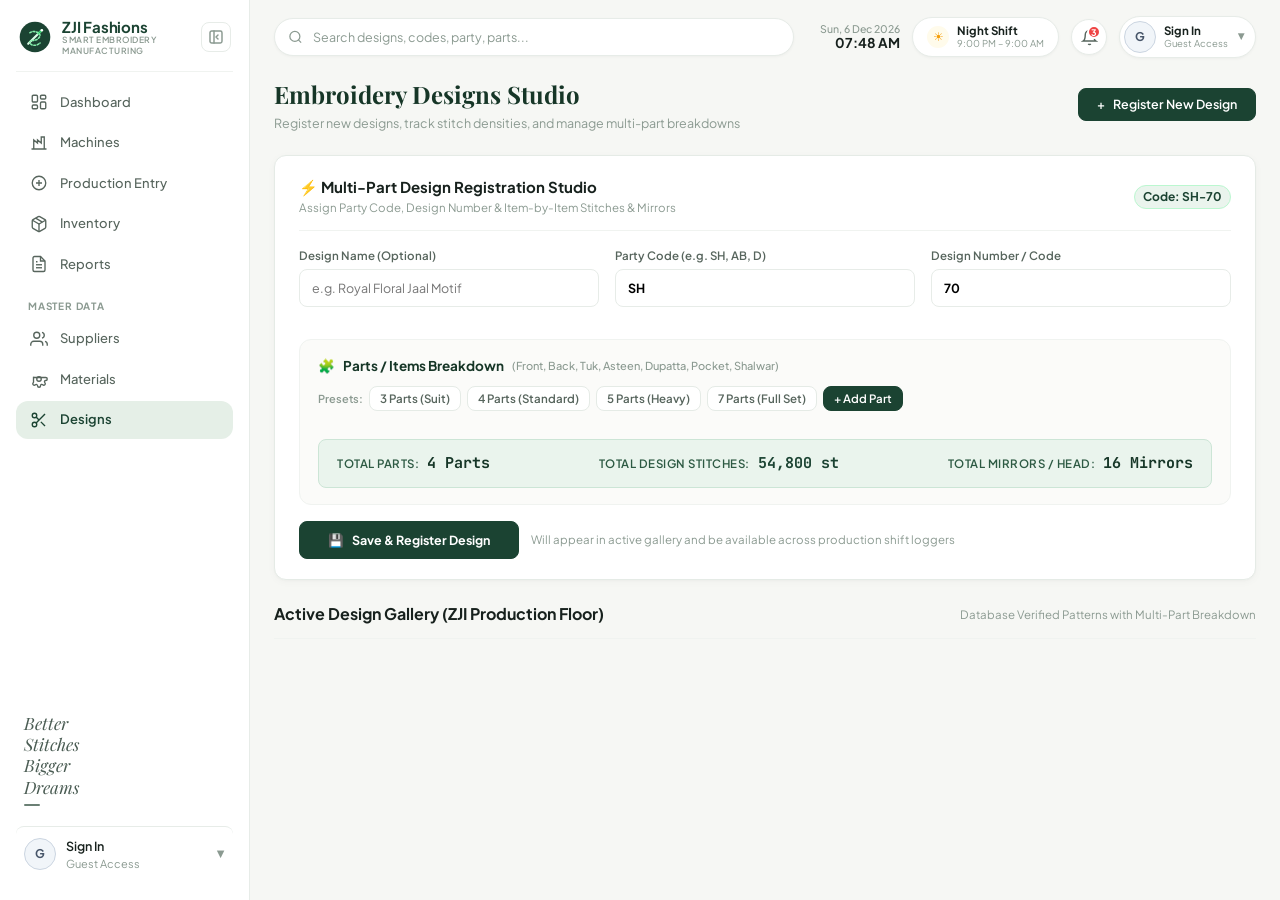
==== commit b7e262a4: "Frontend Backend Integration" ====
--- a/Frontend/designs.html
+++ b/Frontend/designs.html
@@ -616,6 +616,21 @@
                         localStorage.setItem('smart_embroidery_design_codes', JSON.stringify(codeList));
                     }
 
+                    // Also sync with MS SQL Server Designs table via API
+                    try {
+                        fetch(${API_BASE_URL}/production/designs/, {
+                            method: 'POST',
+                            headers: { 'Content-Type': 'application/json' },
+                            body: JSON.stringify({
+                                partycode: party,
+                                designnumber: num,
+                                description: name,
+                                isactive: true
+                            })
+                        }).then(res => res.json()).then(resData => {
+                            console.log('SQL Server Design registered:', resData);
+                        }).catch(err => console.warn('Backend offline, design saved locally:', err));
+                    } catch (err) {}
                     renderGallery();
                     showNotification(`Design ${code} registered with ${currentFormParts.length} parts successfully!`, 'success');
 
